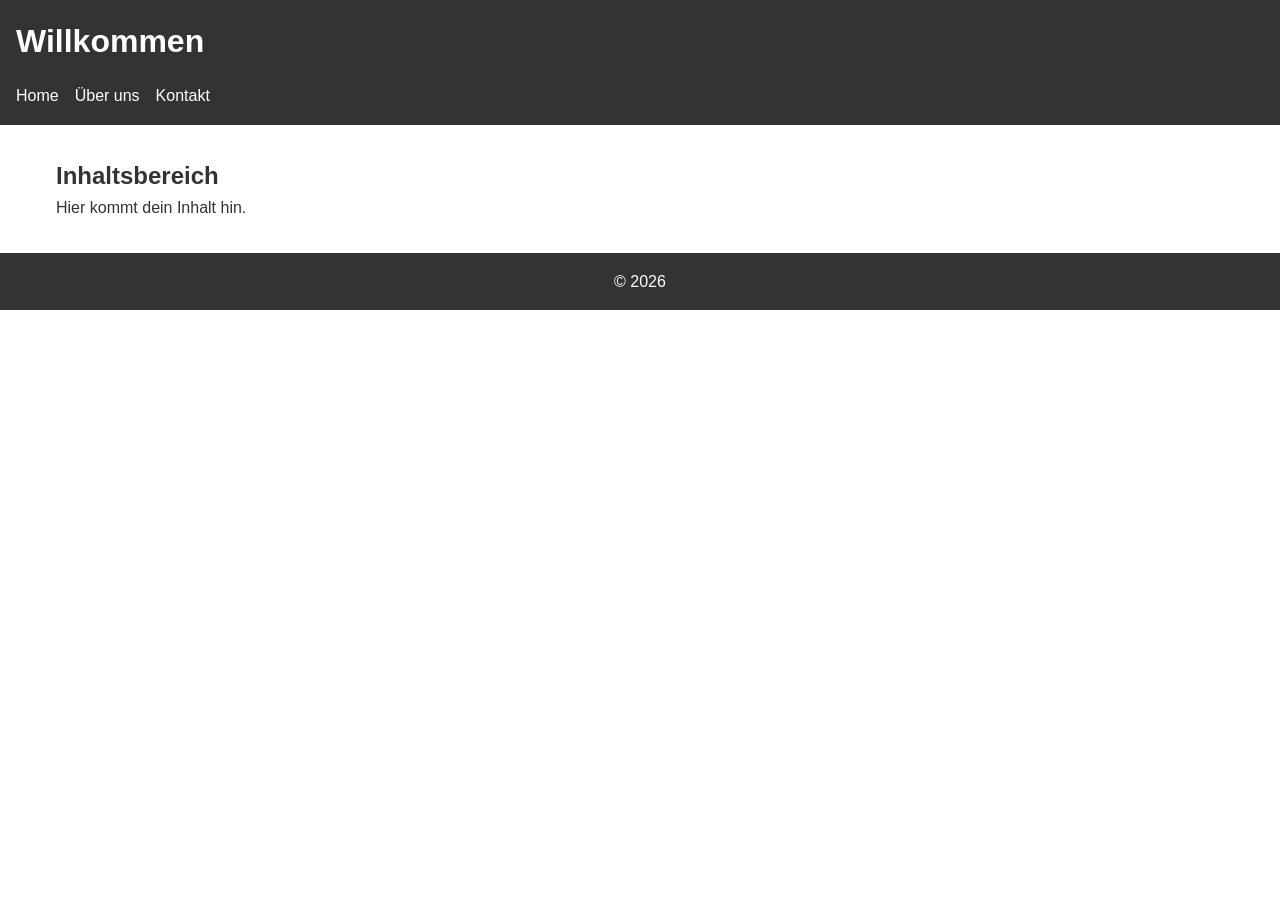
==== index.html @ 149255ee "grundgerüst" ====
<!DOCTYPE html>
<html lang="de">
<head>
    <meta charset="UTF-8">
    <meta name="viewport" content="width=device-width, initial-scale=1.0">
    <title>SySoEn</title>
    <link rel="stylesheet" href="css/style.css">
</head>
<body>
    <header>
        <h1>Willkommen</h1>
        <nav>
            <ul>
                <li><a href="index.html">Home</a></li>
                <li><a href="pages/page1.html">Über uns</a></li>
                <li><a href="pages/page2.html">Kontakt</a></li>
            </ul>
        </nav>
    </header>

    <main>
        <section>
            <h2>Inhaltsbereich</h2>
            <p>Hier kommt dein Inhalt hin.</p>
        </section>
    </main>

    <footer>
        <p>&copy; 2026</p>
    </footer>

    <script src="js/script.js"></script>
</body>
</html>
---- css/style.css ----
/* Globale Stile */
* {
    margin: 0;
    padding: 0;
    box-sizing: border-box;
}

body {
    font-family: Inter, sans-serif;
    line-height: 1.6;
    color: #333;
}

/* Header Stile */
header {
    background-color: #333;
    color: #fff;
    padding: 1rem;
}

header h1 {
    margin-bottom: 1rem;
}

nav ul {
    list-style: none;
    display: flex;
    gap: 1rem;
}

nav a {
    color: #fff;
    text-decoration: none;
}

nav a:hover {
    text-decoration: underline;
}

/* Main Stile */
main {
    max-width: 1200px;
    margin: 2rem auto;
    padding: 0 1rem;
}

section {
    margin-bottom: 2rem;
}

/* Footer Stile */
footer {
    background-color: #333;
    color: #fff;
    text-align: center;
    padding: 1rem;
    margin-top: 2rem;
}
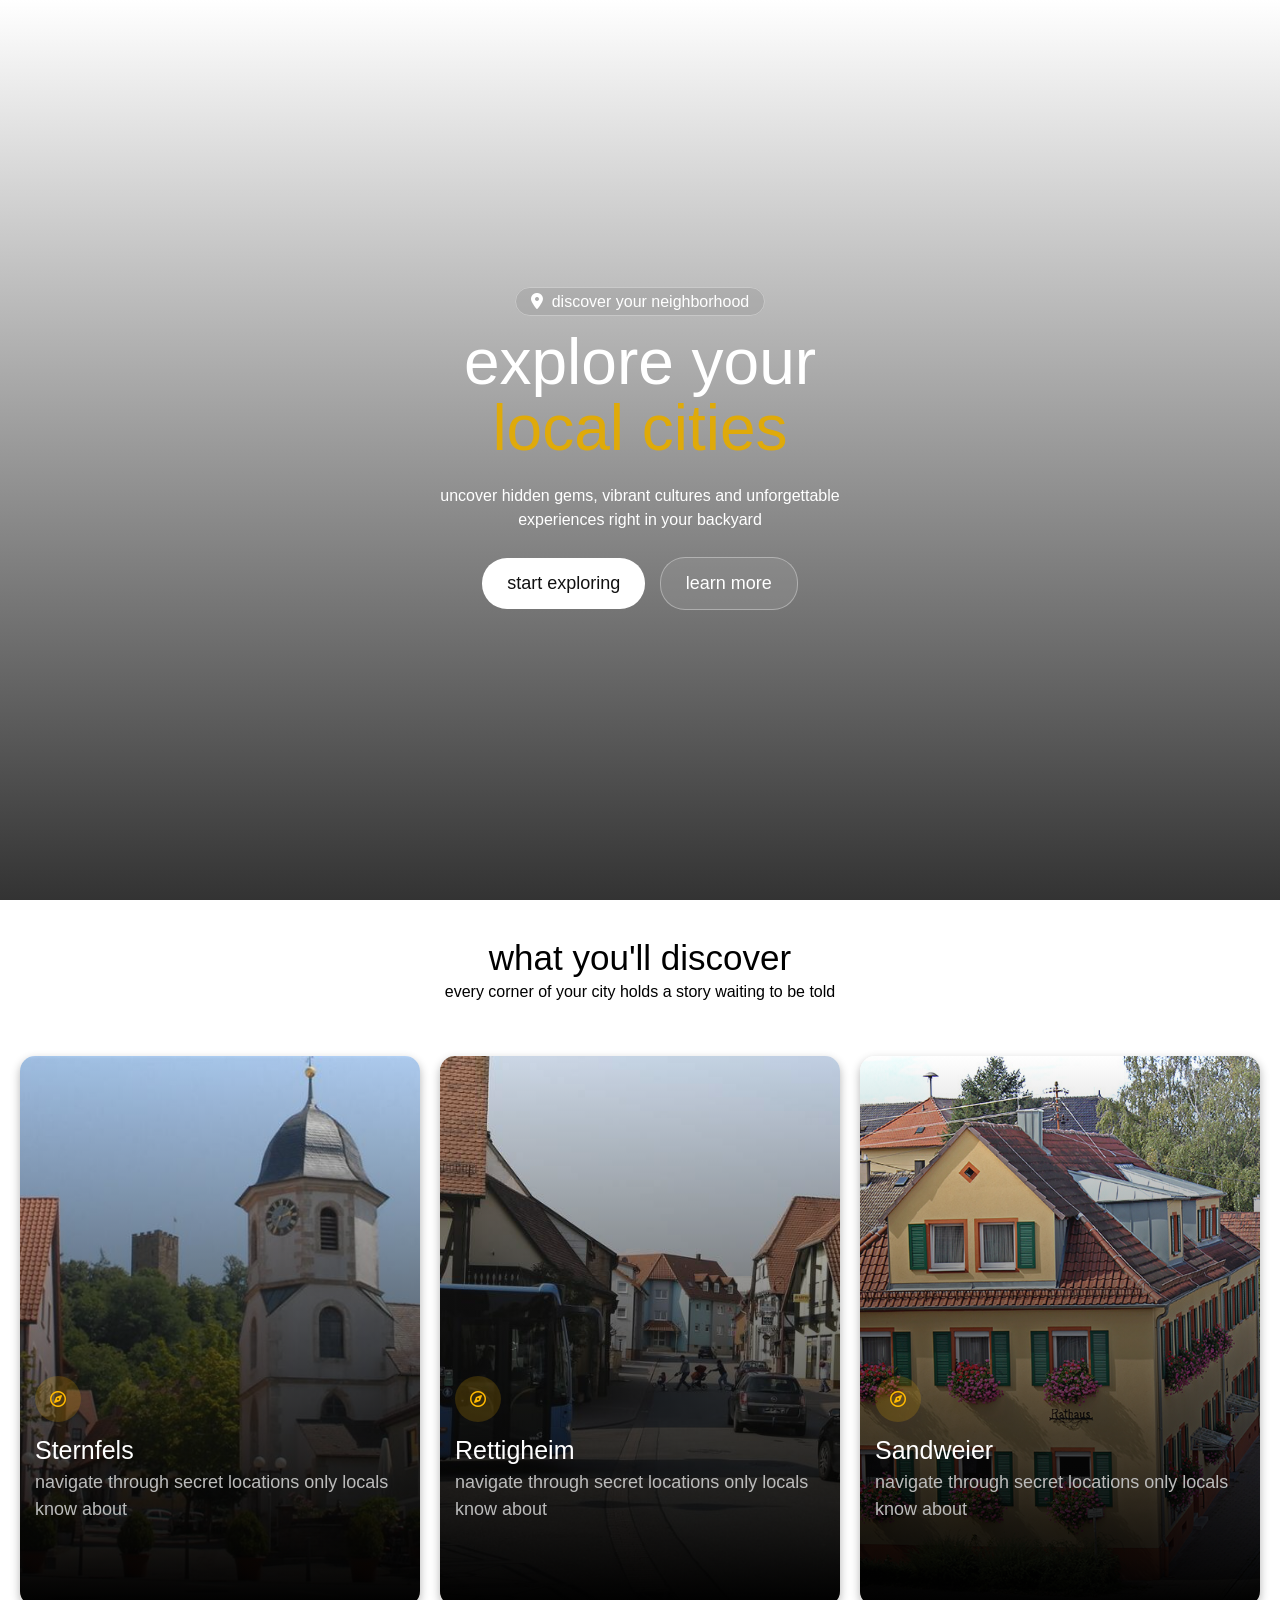
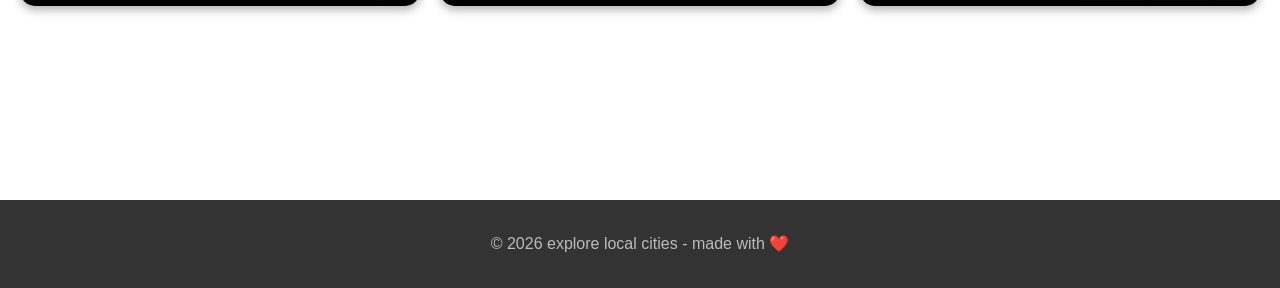
==== commit 94f578b8: "first landing page design" ====
--- a/index.html
+++ b/index.html
@@ -1,34 +1,80 @@
 <!DOCTYPE html>
 <html lang="de">
 <head>
+    <!-- fontawesome icons -->
+    <link rel="stylesheet" href="https://cdnjs.cloudflare.com/ajax/libs/font-awesome/6.5.1/css/all.min.css">
+
+
     <meta charset="UTF-8">
     <meta name="viewport" content="width=device-width, initial-scale=1.0">
-    <title>SySoEn</title>
+    <title>Explore Local Cities</title>
     <link rel="stylesheet" href="css/style.css">
 </head>
 <body>
-    <header>
-        <h1>Willkommen</h1>
-        <nav>
-            <ul>
-                <li><a href="index.html">Home</a></li>
-                <li><a href="pages/page1.html">Über uns</a></li>
-                <li><a href="pages/page2.html">Kontakt</a></li>
-            </ul>
-        </nav>
-    </header>
+    <main>
+        <section class="hero">
+            <div class="hero-text">
+                <span class="hero-sign">
+                    <i class="fa-solid fa-location-dot"></i>
+                    <i class="fa-solid fa-dummy"></i>
+                    discover your neighborhood
+                </span>
+                <h1 class="hero-h1">explore your</h1>
+                <h1 class="hero-h2">local cities</h1>
+                <p class="hero-p1">uncover hidden gems, vibrant cultures and unforgettable <br> 
+                    experiences right in your backyard
+                </p>
+                <span>
+                    <button id="startBtn" class="hero-btn1">start exploring</button>
+                    <button id="learnBtn" class="hero-btn2">learn more</button>
+                </span>
+            </div>
+        </section>
 
-    <main>
-        <section>
-            <h2>Inhaltsbereich</h2>
-            <p>Hier kommt dein Inhalt hin.</p>
+        <section class="orte-bereich">
+            <h2>what you'll discover</h2>
+            <p>every corner of your city holds a story waiting to be told</p>
+            
+            <div class="karten-scroller">
+                
+                <a href="pages/page1.html" class="karte">
+                    <div class="karte-bild" style="background-image: linear-gradient(rgba(255, 255, 255, 0.073), rgba(0,0,0,1)), url('img/sternfels.png');">
+                        <i class="fa-regular fa-compass karte-icon"></i>
+                        <div class="karte-content">
+                            <h3>Sternfels</h3>
+                            <p>navigate through secret locations only locals know about</p>
+                        </div>
+                    </div>
+
+                </a>
+
+                <a href="pages/page2.html" class="karte">
+                    <div class="karte-bild" style="background-image: linear-gradient(rgba(255, 255, 255, 0.073), rgba(0,0,0,1)), url('img/rettigheim.png');">
+                        <i class="fa-regular fa-compass karte-icon"></i>
+                        <div class="karte-content">
+                            <h3>Rettigheim</h3>
+                            <p>navigate through secret locations only locals know about</p>
+                        </div>
+                    </div>
+                </a>
+
+                <a href="#" class="karte">
+                    <div class="karte-bild" style="background-image: linear-gradient(rgba(255, 255, 255, 0.073), rgba(0,0,0,1)), url('img/sandweier.png');">
+                        <i class="fa-regular fa-compass karte-icon"></i>
+                        <div class="karte-content">
+                            <h3>Sandweier</h3>
+                            <p>navigate through secret locations only locals know about</p>
+                        </div>
+                    </div>
+                </a>
+
+            </div>
         </section>
     </main>
 
     <footer>
-        <p>&copy; 2026</p>
+        <p>&copy; 2026 explore local cities - made with ❤️</p>
     </footer>
-
-    <script src="js/script.js"></script>
+<script src="js/script.js"></script>
 </body>
-</html>
+</html>
--- a/css/style.css
+++ b/css/style.css
@@ -1,58 +1,181 @@
-/* Globale Stile */
+/* --- GLOBALE CONFIG --- */
+:root {
+    --background: #ffffff;
+    --foreground: #000000;
+    --textcolor: #111;
+    --card-bg: #3d3d3d;
+    --heroh2: #dfaa0a;
+}
+
 * {
     margin: 0;
     padding: 0;
     box-sizing: border-box;
+    font-weight: 100;
 }
 
 body {
-    font-family: Inter, sans-serif;
-    line-height: 1.6;
-    color: #333;
+    font-family: 'Inter', sans-serif;
+    line-height: 1.5;
+    background-color: var(--background);
+    color: var(--foreground);
 }
 
-/* Header Stile */
-header {
-    background-color: #333;
-    color: #fff;
-    padding: 1rem;
+/* --- HERO SECTION (Großes Bild) --- */
+.hero {
+    height: 100vh; /* 60% der Bildschirmhöhe */
+    /* Du musst ein Bild in deinen img Ordner legen! */
+    background-image: linear-gradient(rgba(255,255,255,0.2), rgba(0,0,0,0.8)), url('https://images.unsplash.com/photo-1723479812089-9f74276cf29d?crop=entropy&cs=tinysrgb&fit=max&fm=jpg&ixid=M3w3Nzg4Nzd8MHwxfHNlYXJjaHwxfHxjaXR5JTIwc3RyZWV0cyUyMGFyY2hpdGVjdHVyZXxlbnwxfHx8fDE3Njk0NDMwNTl8MA&ixlib=rb-4.1.0&q=80&w=1080&utm_source=figma&utm_medium=referral');
+    background-size: cover;
+    background-position: center;
+    display: flex;
+    align-items: center;
+    justify-content: center;
+    text-align: center;
+    /* prevent select */
+    -webkit-user-select: none; /* Safari */
+    -ms-user-select: none; /* IE 10 and IE 11 */
+    user-select: none; /* Standard syntax */
 }
 
-header h1 {
-    margin-bottom: 1rem;
+.hero-sign{
+    font-size: 16px;
+    border: #111;
+    padding: 5px 15px 5px 15px;
+    color: #fff;
+    background-color: rgb(150,150,150,0.4);
+    border-style: solid;
+    border-width: 1px;
+    border-color: rgba(255, 255, 255, 0.341);
+    border-radius: 15px;
 }
 
-nav ul {
-    list-style: none;
-    display: flex;
-    gap: 1rem;
+.hero-btn1{
+    margin: 25px 5px 0px 0px;
+    font-size: 18px;
+    padding: 15px 25px 15px 25px;
+    color: #111;
+    background-color: #fff;
+    border-width: 1px;
+    border: none;
+    border-color: #fff;
+    border-radius: 25px;
+}
+.hero-btn1:hover{
+    size: 10;
 }
 
-nav a {
+.hero-btn2{
+    margin: 25px 0px 0px 5px;
+    font-size: 18px;
+    border: #111;
+    padding: 15px 25px 15px 25px;
     color: #fff;
-    text-decoration: none;
+    background-color: rgb(150,150,150,0.4);
+    border-style: solid;
+    border-width: 1px;
+    border-color: rgba(255, 255, 255, 0.341);
+    border-radius: 25px;
 }
 
-nav a:hover {
-    text-decoration: underline;
+.hero-p1 {
+    color: #fff;
 }
 
-/* Main Stile */
-main {
-    max-width: 1200px;
-    margin: 2rem auto;
-    padding: 0 1rem;
+.hero-h1 {
+    color: #fff;
+    margin-bottom: -30px;
+    font-size: 4rem;
 }
 
-section {
+.hero-h2 {
+    color: var(--heroh2);
+    font-size: 4rem;
+    margin-bottom: 0.5rem;
+}
+
+/* --- SWIPE KARTEN --- */
+.orte-bereich{
+    height: 100vh; /* 60% der Bildschirmhöhe */
+}
+
+.orte-bereich h2 {
+    padding-top: 2rem;    
+    text-align: center;
+    font-size: 35px;
+    margin-bottom: -5px;
+}
+.orte-bereich p{
+    text-align: center;
     margin-bottom: 2rem;
 }
 
-/* Footer Stile */
+.karten-scroller {
+    display: flex;
+    overflow-x: auto; 
+    gap: 20px;
+    padding: 20px;
+    scroll-snap-type: x mandatory; 
+    
+    /* NEU: Zentriert die Karten, wenn sie auf den Schirm passen */
+    justify-content: center; 
+}
+
+.karten-scroller::-webkit-scrollbar { display: none; }
+
+.karte {
+    min-width: 300px; /* Feste Breite */
+    height: 550px;
+    background-color: transparent;
+    border-radius: 15px;
+    overflow: hidden;
+    text-decoration: none;
+    color: var(--foreground);
+    scroll-snap-align: center; /* Hier rastet es ein */
+    transition: transform 0.3s;
+    box-shadow: 0 4px 10px rgba(0,0,0,0.3);
+}
+
+.karte:hover {
+    transform: scale(1.05); /* Zoom beim Drüberfahren */
+}
+
+.karte-bild {
+    height: 100%;
+    background-size: cover;
+    background-position: center;
+    background-color: #555; /* Fallback Farbe */
+}
+
+.karte-icon{
+    margin-top: 80%;
+    margin-left: 15px;
+    padding: 15px;
+    border: none;
+    color: rgba(255, 185, 0);
+    background-color: rgba(255, 187, 0, 0.174);
+    border-radius: 100px;
+}
+
+.karte-content{
+    margin-top: 10px;
+    color: #fff;
+    padding-left: 15px;
+    padding-right: 15px;
+}
+.karte-content h3{
+    font-size: 25px;
+}
+.karte-content p{
+    font-size: 18px;
+    text-align: left;
+    color: #bbb;
+
+}
+/* --- FOOTER --- */
 footer {
-    background-color: #333;
-    color: #fff;
+    background-color: rgba(0,0,0,0.8);
+    color: #bbb;
     text-align: center;
-    padding: 1rem;
-    margin-top: 2rem;
-}
+    padding: 2rem;
+}
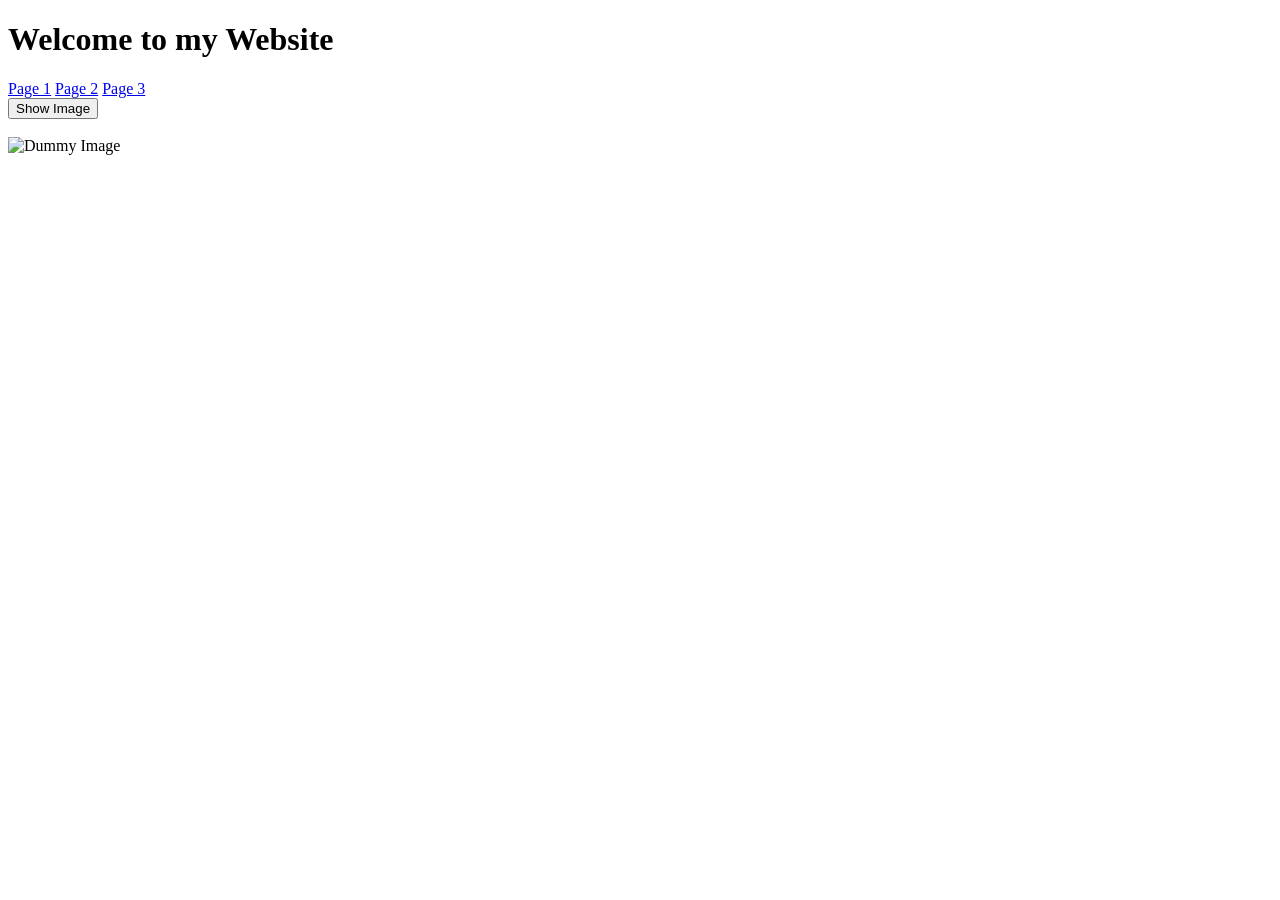
==== commit 4df57820: "Chat_Ergebnis" ====
--- a/index.html
+++ b/index.html
@@ -1,80 +1,25 @@
 <!DOCTYPE html>
-<html lang="de">
+<html lang="en">
 <head>
-    <!-- fontawesome icons -->
-    <link rel="stylesheet" href="https://cdnjs.cloudflare.com/ajax/libs/font-awesome/6.5.1/css/all.min.css">
-
-
     <meta charset="UTF-8">
-    <meta name="viewport" content="width=device-width, initial-scale=1.0">
-    <title>Explore Local Cities</title>
-    <link rel="stylesheet" href="css/style.css">
+    <title>Home</title>
+    <link rel="stylesheet" href="style.css">
 </head>
 <body>
-    <main>
-        <section class="hero">
-            <div class="hero-text">
-                <span class="hero-sign">
-                    <i class="fa-solid fa-location-dot"></i>
-                    <i class="fa-solid fa-dummy"></i>
-                    discover your neighborhood
-                </span>
-                <h1 class="hero-h1">explore your</h1>
-                <h1 class="hero-h2">local cities</h1>
-                <p class="hero-p1">uncover hidden gems, vibrant cultures and unforgettable <br> 
-                    experiences right in your backyard
-                </p>
-                <span>
-                    <button id="startBtn" class="hero-btn1">start exploring</button>
-                    <button id="learnBtn" class="hero-btn2">learn more</button>
-                </span>
-            </div>
-        </section>
 
-        <section class="orte-bereich">
-            <h2>what you'll discover</h2>
-            <p>every corner of your city holds a story waiting to be told</p>
-            
-            <div class="karten-scroller">
-                
-                <a href="pages/page1.html" class="karte">
-                    <div class="karte-bild" style="background-image: linear-gradient(rgba(255, 255, 255, 0.073), rgba(0,0,0,1)), url('img/sternfels.png');">
-                        <i class="fa-regular fa-compass karte-icon"></i>
-                        <div class="karte-content">
-                            <h3>Sternfels</h3>
-                            <p>navigate through secret locations only locals know about</p>
-                        </div>
-                    </div>
+    <h1>Welcome to my Website</h1>
 
-                </a>
+    <nav>
+        <a href="page1.html">Page 1</a>
+        <a href="page2.html">Page 2</a>
+        <a href="page3.html">Page 3</a>
+    </nav>
 
-                <a href="pages/page2.html" class="karte">
-                    <div class="karte-bild" style="background-image: linear-gradient(rgba(255, 255, 255, 0.073), rgba(0,0,0,1)), url('img/rettigheim.png');">
-                        <i class="fa-regular fa-compass karte-icon"></i>
-                        <div class="karte-content">
-                            <h3>Rettigheim</h3>
-                            <p>navigate through secret locations only locals know about</p>
-                        </div>
-                    </div>
-                </a>
+    <button onclick="showImage()">Show Image</button>
 
-                <a href="#" class="karte">
-                    <div class="karte-bild" style="background-image: linear-gradient(rgba(255, 255, 255, 0.073), rgba(0,0,0,1)), url('img/sandweier.png');">
-                        <i class="fa-regular fa-compass karte-icon"></i>
-                        <div class="karte-content">
-                            <h3>Sandweier</h3>
-                            <p>navigate through secret locations only locals know about</p>
-                        </div>
-                    </div>
-                </a>
+    <br><br>
+    <img id="myImage" src="image.jpg" alt="Dummy Image">
 
-            </div>
-        </section>
-    </main>
-
-    <footer>
-        <p>&copy; 2026 explore local cities - made with ❤️</p>
-    </footer>
-<script src="js/script.js"></script>
+    <script src="script.js"></script>
 </body>
-</html>+</html>
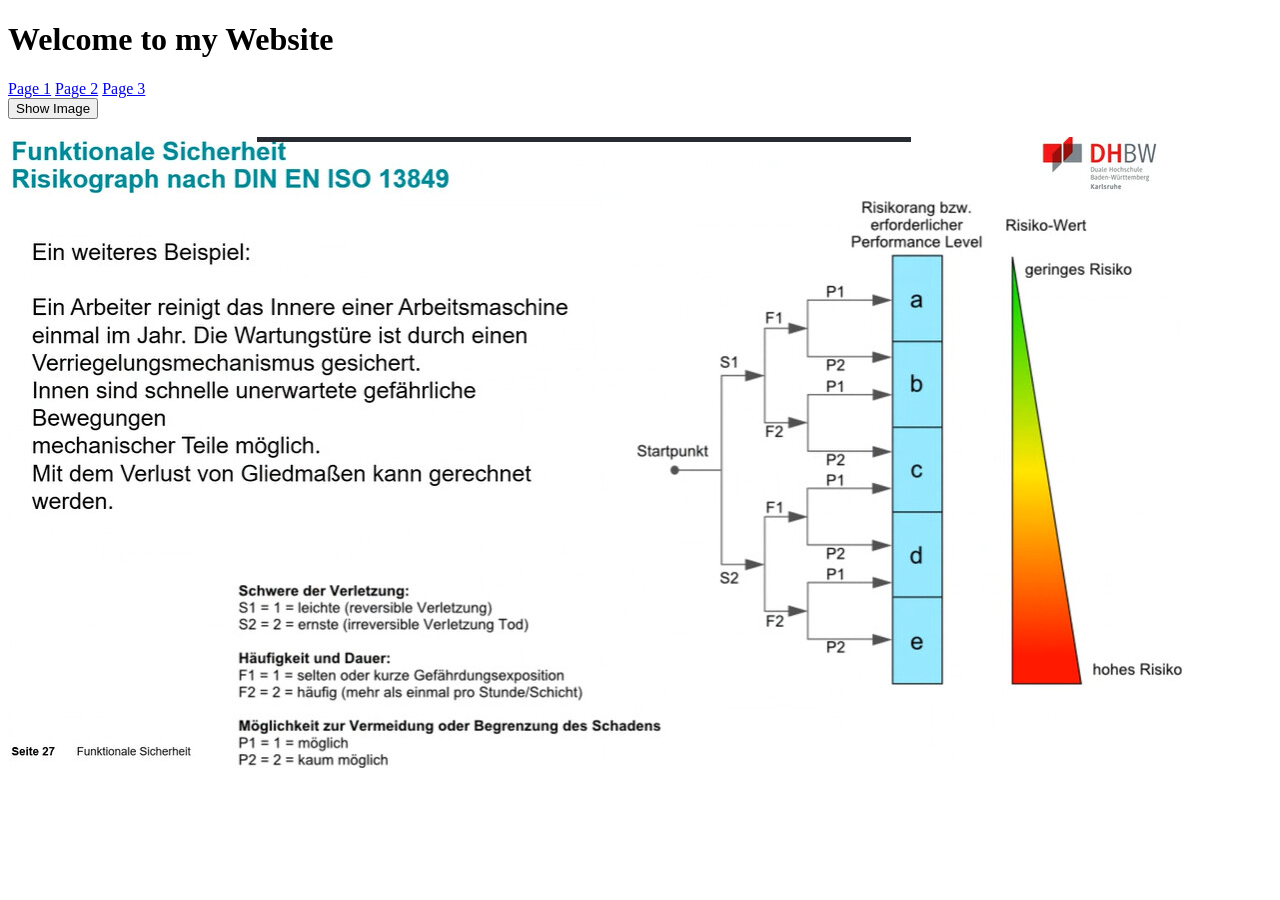
==== commit f1e3d3df: "Right Pages" ====
--- a/index.html
+++ b/index.html
@@ -10,9 +10,9 @@
     <h1>Welcome to my Website</h1>
 
     <nav>
-        <a href="page1.html">Page 1</a>
-        <a href="page2.html">Page 2</a>
-        <a href="page3.html">Page 3</a>
+        <a href="pages/page1.html">Page 1</a>
+        <a href="pages/page2.html">Page 2</a>
+        <a href="pages/page3.html">Page 3</a>
     </nav>
 
     <button onclick="showImage()">Show Image</button>
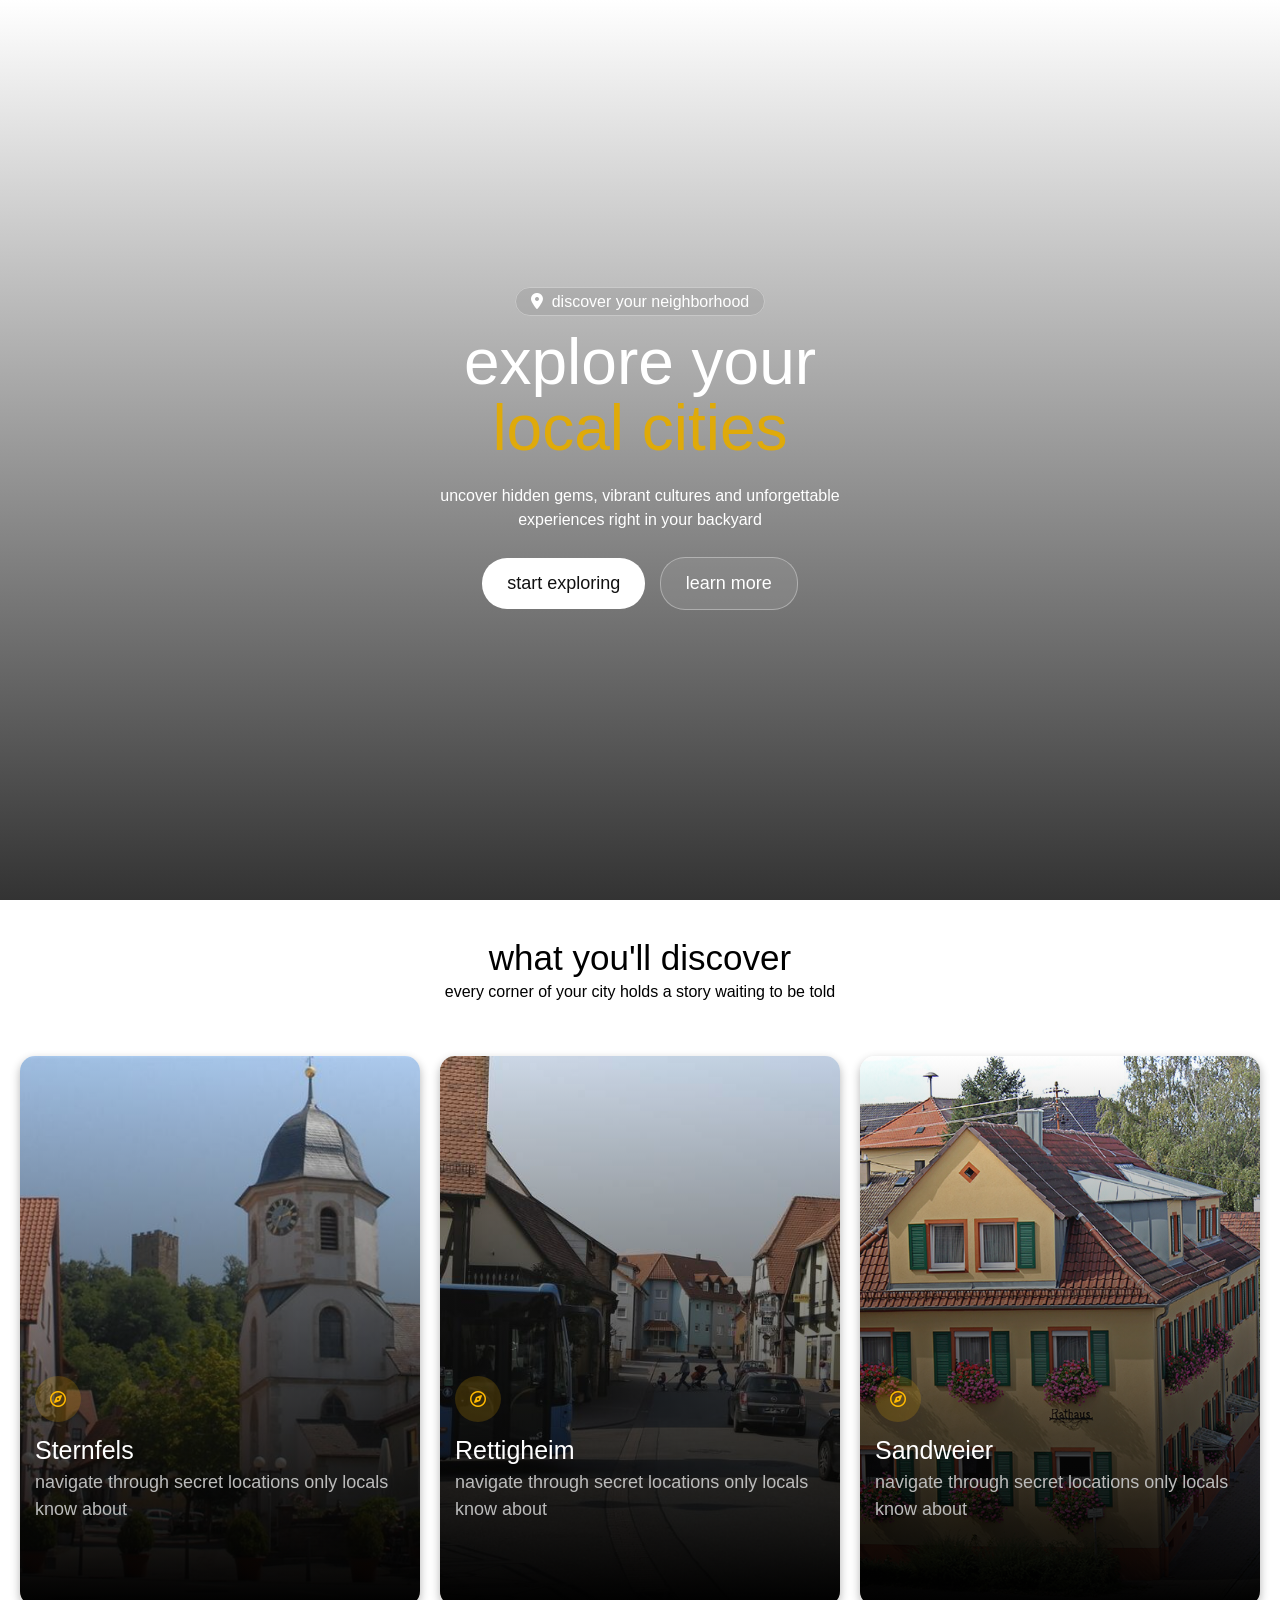
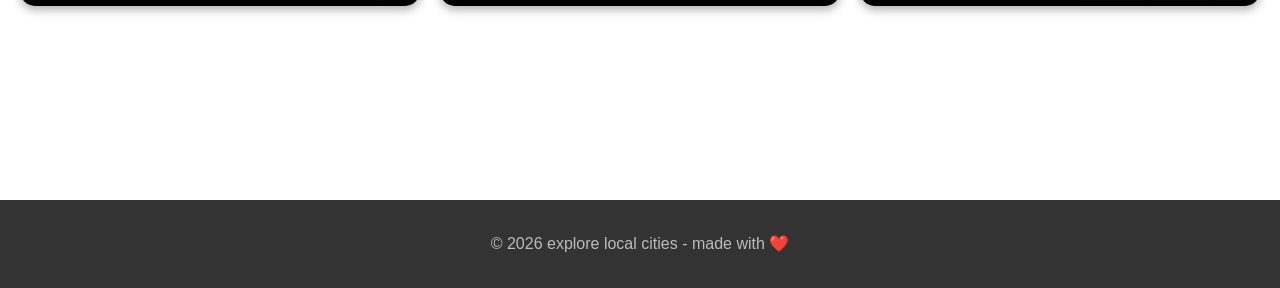
==== commit 4cd12b03: "final commit" ====
--- a/index.html
+++ b/index.html
@@ -1,25 +1,80 @@
 <!DOCTYPE html>
-<html lang="en">
+<html lang="de">
 <head>
+    <!-- fontawesome icons -->
+    <link rel="stylesheet" href="https://cdnjs.cloudflare.com/ajax/libs/font-awesome/6.5.1/css/all.min.css">
+
+
     <meta charset="UTF-8">
-    <title>Home</title>
-    <link rel="stylesheet" href="style.css">
+    <meta name="viewport" content="width=device-width, initial-scale=1.0">
+    <title>Explore Local Cities</title>
+    <link rel="stylesheet" href="css/style.css">
 </head>
 <body>
+    <main>
+        <section class="hero">
+            <div class="hero-text">
+                <span class="hero-sign" onclick="alert('test')">
+                    <i class="fa-solid fa-location-dot"></i>
+                    <i class="fa-solid fa-dummy"></i>
+                    discover your neighborhood
+                </span>
+                <h1 class="hero-h1">explore your</h1>
+                <h1 class="hero-h2">local cities</h1>
+                <p class="hero-p1">uncover hidden gems, vibrant cultures and unforgettable <br> 
+                    experiences right in your backyard
+                </p>
+                <span>
+                    <button id="startBtn" class="hero-btn1">start exploring</button>
+                    <button id="learnBtn" class="hero-btn2">learn more</button>
+                </span>
+            </div>
+        </section>
 
-    <h1>Welcome to my Website</h1>
+        <section class="orte-bereich">
+            <h2>what you'll discover</h2>
+            <p>every corner of your city holds a story waiting to be told</p>
+            
+            <div class="karten-scroller">
+                
+                <a href="pages/page1.html" class="karte">
+                    <div class="karte-bild" style="background-image: linear-gradient(rgba(255, 255, 255, 0.073), rgba(0,0,0,1)), url('img/sternfels.png');">
+                        <i class="fa-regular fa-compass karte-icon"></i>
+                        <div class="karte-content">
+                            <h3>Sternfels</h3>
+                            <p>navigate through secret locations only locals know about</p>
+                        </div>
+                    </div>
 
-    <nav>
-        <a href="pages/page1.html">Page 1</a>
-        <a href="pages/page2.html">Page 2</a>
-        <a href="pages/page3.html">Page 3</a>
-    </nav>
+                </a>
 
-    <button onclick="showImage()">Show Image</button>
+                <a href="pages/page2.html" class="karte">
+                    <div class="karte-bild" style="background-image: linear-gradient(rgba(255, 255, 255, 0.073), rgba(0,0,0,1)), url('img/rettigheim.png');">
+                        <i class="fa-regular fa-compass karte-icon"></i>
+                        <div class="karte-content">
+                            <h3>Rettigheim</h3>
+                            <p>navigate through secret locations only locals know about</p>
+                        </div>
+                    </div>
+                </a>
 
-    <br><br>
-    <img id="myImage" src="image.jpg" alt="Dummy Image">
+                <a href="#" class="karte">
+                    <div class="karte-bild" style="background-image: linear-gradient(rgba(255, 255, 255, 0.073), rgba(0,0,0,1)), url('img/sandweier.png');">
+                        <i class="fa-regular fa-compass karte-icon"></i>
+                        <div class="karte-content">
+                            <h3>Sandweier</h3>
+                            <p>navigate through secret locations only locals know about</p>
+                        </div>
+                    </div>
+                </a>
 
-    <script src="script.js"></script>
+            </div>
+        </section>
+    </main>
+
+    <footer>
+        <p>&copy; 2026 explore local cities - made with ❤️</p>
+    </footer>
+<script src="js/script.js"></script>
 </body>
-</html>
+</html>
--- a/css/style.css
+++ b/css/style.css
@@ -0,0 +1,183 @@
+/* --- GLOBALE CONFIG --- */
+:root {
+    --background: #ffffff;
+    --foreground: #000000;
+    --textcolor: #111;
+    --card-bg: #3d3d3d;
+    --heroh2: #dfaa0a;
+}
+
+* {
+    margin: 0;
+    padding: 0;
+    box-sizing: border-box;
+    font-weight: 100;
+}
+
+body {
+    font-family: 'Inter', sans-serif;
+    line-height: 1.5;
+    background-color: var(--background);
+    color: var(--foreground);
+}
+
+/* --- HERO SECTION (Großes Bild) --- */
+.hero {
+    height: 100vh; /* 60% der Bildschirmhöhe */
+    /* Du musst ein Bild in deinen img Ordner legen! */
+    background-image: linear-gradient(rgba(255,255,255,0.2), rgba(0,0,0,0.8)), url('https://images.unsplash.com/photo-1723479812089-9f74276cf29d?crop=entropy&cs=tinysrgb&fit=max&fm=jpg&ixid=M3w3Nzg4Nzd8MHwxfHNlYXJjaHwxfHxjaXR5JTIwc3RyZWV0cyUyMGFyY2hpdGVjdHVyZXxlbnwxfHx8fDE3Njk0NDMwNTl8MA&ixlib=rb-4.1.0&q=80&w=1080&utm_source=figma&utm_medium=referral');
+    background-size: cover;
+    background-position: center;
+    display: flex;
+    align-items: center;
+    justify-content: center;
+    text-align: center;
+    /* prevent select */
+    -webkit-user-select: none; /* Safari */
+    -ms-user-select: none; /* IE 10 and IE 11 */
+    user-select: none; /* Standard syntax */
+}
+
+.hero-sign{
+    font-size: 16px;
+    border: #111;
+    padding: 5px 15px 5px 15px;
+    color: #fff;
+    background-color: rgb(150,150,150,0.4);
+    border-style: solid;
+    border-width: 1px;
+    border-color: rgba(255, 255, 255, 0.341);
+    border-radius: 15px;
+}
+
+.hero-btn1{
+    margin: 25px 5px 0px 0px;
+    font-size: 18px;
+    padding: 15px 25px 15px 25px;
+    color: #111;
+    background-color: #fff;
+    border-width: 1px;
+    border: none;
+    border-color: #fff;
+    border-radius: 25px;
+}
+.hero-btn1:hover{
+    size: 10;
+}
+
+.hero-btn2{
+    margin: 25px 0px 0px 5px;
+    font-size: 18px;
+    border: #111;
+    padding: 15px 25px 15px 25px;
+    color: #fff;
+    background-color: rgb(150,150,150,0.4);
+    border-style: solid;
+    border-width: 1px;
+    border-color: rgba(255, 255, 255, 0.341);
+    border-radius: 25px;
+}
+
+.hero-p1 {
+    color: #fff;
+}
+
+/* HERO h1 ist erste Überschrift "explore your"*/
+.hero-h1 {
+    color: #fff;
+    margin-bottom: -30px;
+    font-size: 4rem;
+}
+
+/* HERO h1 ist zweite Überschrift "local cities"*/
+.hero-h2 {
+    color: var(--heroh2);
+    font-size: 4rem;
+    margin-bottom: 0.5rem;
+}
+
+/* --- SWIPE KARTEN --- */
+.orte-bereich{
+    height: 100vh; /* 60% der Bildschirmhöhe */
+}
+
+.orte-bereich h2 {
+    padding-top: 2rem;    
+    text-align: center;
+    font-size: 35px;
+    margin-bottom: -5px;
+}
+.orte-bereich p{
+    text-align: center;
+    margin-bottom: 2rem;
+}
+
+.karten-scroller {
+    display: flex;
+    overflow-x: auto; 
+    gap: 20px;
+    padding: 20px;
+    scroll-snap-type: x mandatory; 
+    
+    /* NEU: Zentriert die Karten, wenn sie auf den Schirm passen */
+    justify-content: center; 
+}
+
+.karten-scroller::-webkit-scrollbar { display: none; }
+
+.karte {
+    min-width: 300px; /* Feste Breite */
+    height: 550px;
+    background-color: transparent;
+    border-radius: 15px;
+    overflow: hidden;
+    text-decoration: none;
+    color: var(--foreground);
+    scroll-snap-align: center; /* Hier rastet es ein */
+    transition: transform 0.3s;
+    box-shadow: 0 4px 10px rgba(0,0,0,0.3);
+}
+
+.karte:hover {
+    transform: scale(1.05); /* Zoom beim Drüberfahren */
+}
+
+.karte-bild {
+    height: 100%;
+    background-size: cover;
+    background-position: center;
+    background-color: #555; /* Fallback Farbe */
+}
+
+.karte-icon{
+    margin-top: 80%;
+    margin-left: 15px;
+    padding: 15px;
+    border: none;
+    color: rgba(255, 185, 0);
+    background-color: rgba(255, 187, 0, 0.174);
+    border-radius: 100px;
+}
+
+.karte-content{
+    margin-top: 10px;
+    color: #fff;
+    padding-left: 15px;
+    padding-right: 15px;
+}
+.karte-content h3{
+    font-size: 25px;
+}
+.karte-content p{
+    font-size: 18px;
+    text-align: left;
+    color: #bbb;
+
+}
+/* --- FOOTER --- */
+footer {
+    background-color: rgba(0,0,0,0.8);
+    color: #bbb;
+    text-align: center;
+    padding: 2rem;
+}
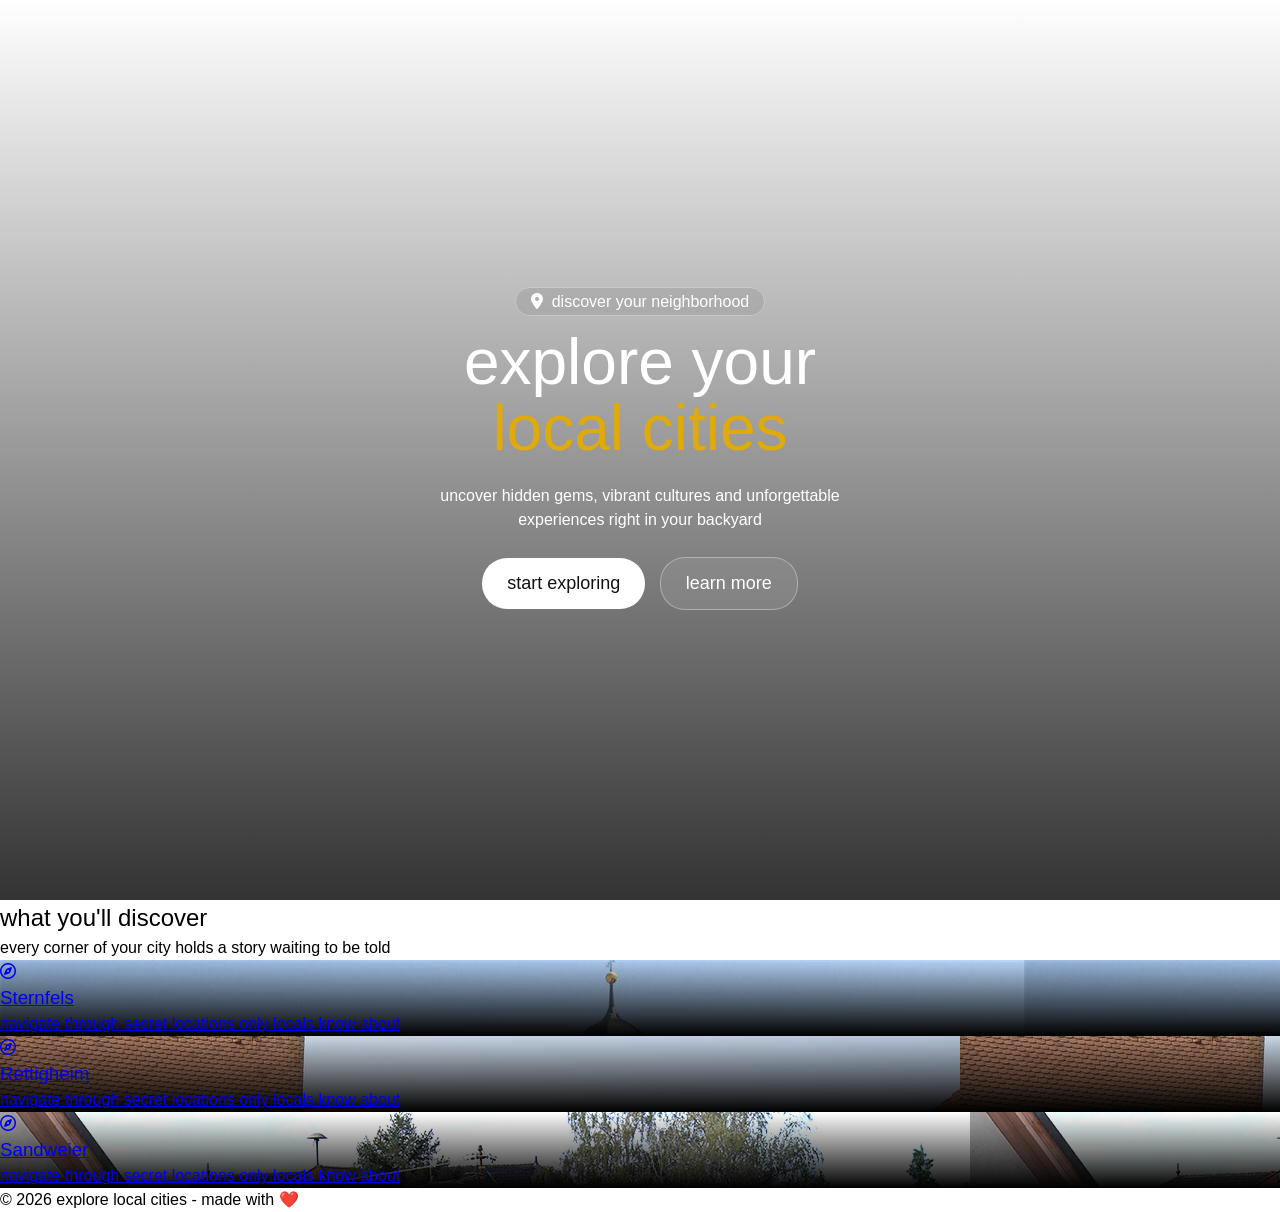
==== commit f88237a7: "Merge remote-tracking branch 'origin/3-3-create-subpage2'" ====
--- a/index.html
+++ b/index.html
@@ -1,5 +1,5 @@
 <!DOCTYPE html>
-<html lang="de">
+<html lang="en">
 <head>
     <!-- fontawesome icons -->
     <link rel="stylesheet" href="https://cdnjs.cloudflare.com/ajax/libs/font-awesome/6.5.1/css/all.min.css">
--- a/css/style.css
+++ b/css/style.css
@@ -96,6 +96,76 @@
     margin-bottom: 0.5rem;
 }
 
+.menu-point:hover {
+    font-weight: bold;
+}
+
+.active {
+    font-weight: bold;
+    text-decoration: underline;
+}
+
+/* ================= WAPPEN ================= */
+.wappen {
+    position: absolute;
+    right: 1.5%;
+    top: 3%;
+}
+
+/* ================= STERNENFELS HEADER ================= */
+.S_Header {
+    background-image: 
+        linear-gradient(to top, #fff 0%, rgba(51, 51, 51, 0) 100%),    
+        url('https://www.sternle-am-schlossbergturm.de/images/Luftbild-Natur-Sonne-Wolken-Sternenfels-Turm-Luftaufnahme-2000x1200.jpeg');
+    background-size: cover;
+    background-position: center;
+    background-repeat: no-repeat;
+    color: white;
+}
+
+.S_Header h1 {
+    color: #dfaa0a;
+}
+
+/* ================= RETTIGHEIM HEADER ================= */
+.R_Header {
+    background-image: 
+        linear-gradient(to top, #fff 0%, rgba(51, 51, 51, 0) 100%),    
+        url('https://www.muehlhausen-kraichgau.de/fileadmin/Dateien/Bilder/Contentseite_1842x589px/18.jpg');
+    background-size: cover;
+    background-position: center;
+    background-repeat: no-repeat;
+    color: white;
+
+    height: 280px;              /* ← Höhe des Headers */
+    display: flex;              /* sorgt für zentrierten Inhalt */
+    flex-direction: column;
+    justify-content: center;    /* Text vertikal zentrieren */
+}
+
+.R_Header h1 {
+    color: #2e8b57;
+    font-size: 3rem;
+}
+
+/* ================= BUTTON ZURÜCK ================= */
+.back_button {
+    display: inline-block;
+    background: linear-gradient(135deg, #4b4e55, #252626);
+    color: white;
+    font-size: 15px;
+    font-weight: bold;
+    border-radius: 8px;
+    width: 50px;
+    height: 20px;
+    line-height: 16px;
+    text-align: center;
+    box-shadow: 0 4px 12px rgba(0,0,0,0.15);
+    transition: all 0.25s ease;
+}
+
+.back_button:hover {
+    transform: translateY(-2px);
 /* --- SWIPE KARTEN --- */
 .orte-bereich{
     height: 100vh; /* 60% der Bildschirmhöhe */
@@ -107,11 +177,96 @@
     font-size: 35px;
     margin-bottom: -5px;
 }
+
+/* ================= INFO PAGE ================= */
+.info-page {
+    max-width: 1400px;
+    margin: 40px auto;
+    padding: 0 20px;
+}
+
+.info-page section {
+    margin-bottom: 20px;
+}
+
+.info-page h2 {
+    margin-bottom: 20px;
+    font-size: 28px;
+    color: #2e8b57;
+}
+
+.info-page p {
+    margin-bottom: 20px;
+    font-size: 17px;
+}
+
+.info-img {
+    width: 50%;
+    display: block;
+    margin: 0 auto;
+    border-radius: 15px;
+    box-shadow: 0 6px 18px rgba(0,0,0,0.25);
+    transition: all 0.3s ease;
+}
+
+.info-img:hover {
+    transform: scale(1.02);
 .orte-bereich p{
     text-align: center;
     margin-bottom: 2rem;
 }
 
+/* ================= WETTER & KARTE BEREICH ================= */
+.wrap_horiz {
+    max-width: 1400px;
+    margin: 40px auto;
+    padding: 0 20px;
+    display: flex;
+    gap: 30px;
+    align-items: stretch;
+    justify-content: center;
+    flex-wrap: wrap; /* Für Handy-Ansicht */
+}
+
+.weather-container,
+.map-container {
+    flex: 1 1 500px; /* flexibel, aber Mindestbreite */
+    background: #f5f5f5;
+    border-radius: 15px;
+    box-shadow: 0 6px 18px rgba(0,0,0,0.15);
+    overflow: hidden;
+    padding: 10px;
+}
+
+.weather-frame,
+.map-frame {
+    width: 100%;
+    height: 250px;
+    border: none;
+    border-radius: 10px;
+}
+
+/* Überschriften optional */
+.widget-title {
+    font-size: 18px;
+    font-weight: bold;
+    margin-bottom: 8px;
+    text-align: center;
+    color: #2e8b57;
+}
+
+/* Mobile Anpassung */
+@media (max-width: 768px) {
+    .weather-frame,
+    .map-frame {
+        height: 220px;
+    }
+}
+
+
+/* ================= FOOTER ================= */
+footer {
+    background-color: #333;
 .karten-scroller {
     display: flex;
     overflow-x: auto; 
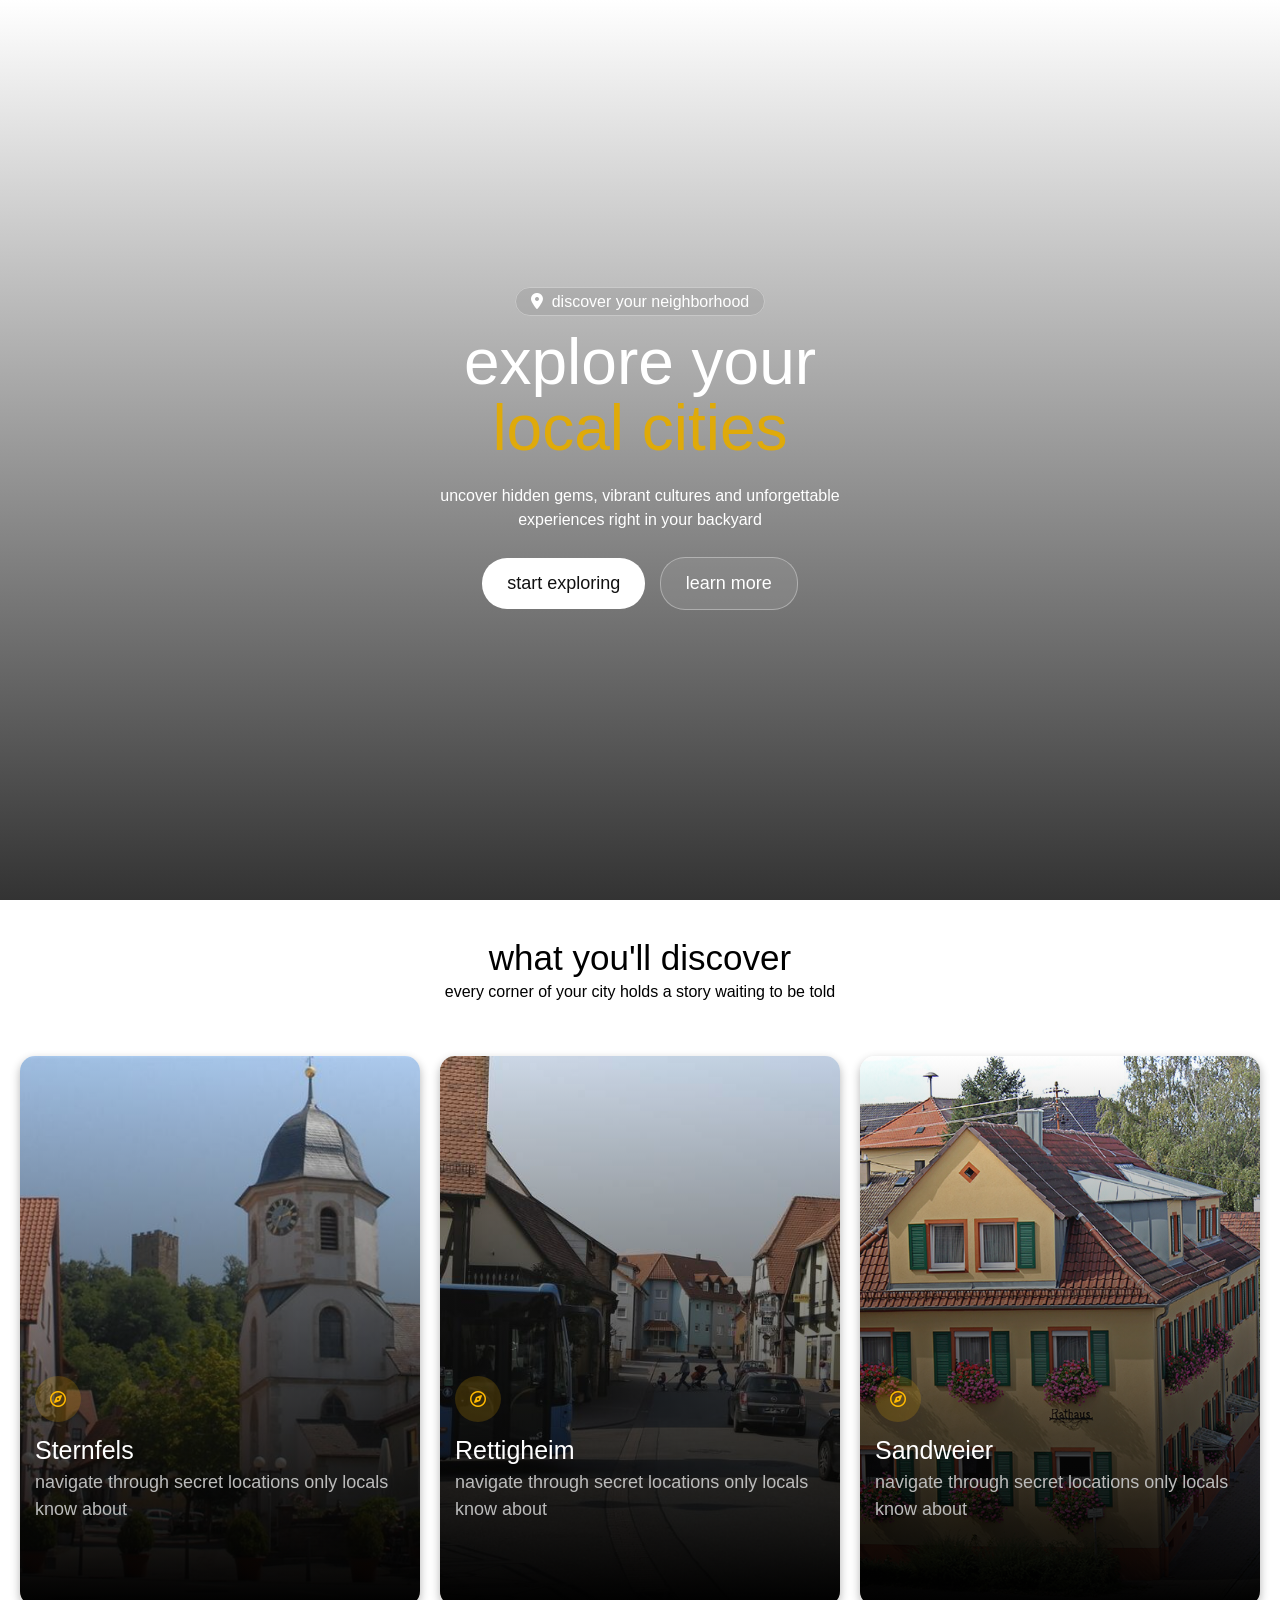
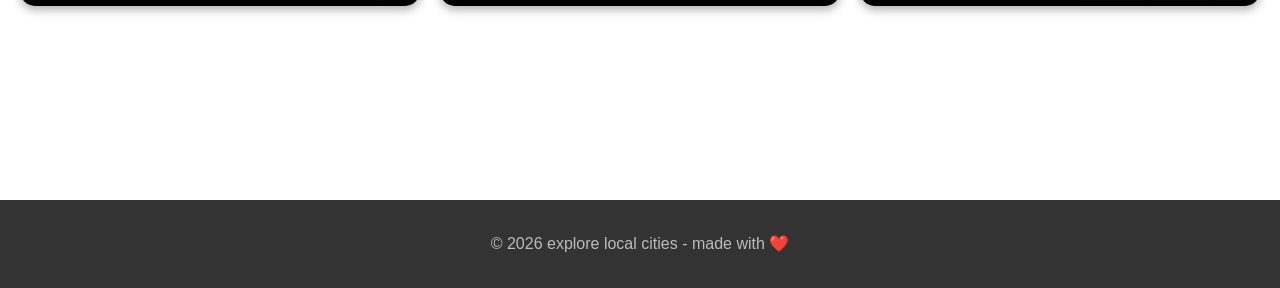
==== commit ac0c9115: "Revert "Merge remote-tracking branch 'origin/3-3-create-subpage2'" This reverts commit f88237a7010ff" ====
--- a/index.html
+++ b/index.html
@@ -1,5 +1,5 @@
 <!DOCTYPE html>
-<html lang="en">
+<html lang="de">
 <head>
     <!-- fontawesome icons -->
     <link rel="stylesheet" href="https://cdnjs.cloudflare.com/ajax/libs/font-awesome/6.5.1/css/all.min.css">
--- a/css/style.css
+++ b/css/style.css
@@ -96,76 +96,6 @@
     margin-bottom: 0.5rem;
 }
 
-.menu-point:hover {
-    font-weight: bold;
-}
-
-.active {
-    font-weight: bold;
-    text-decoration: underline;
-}
-
-/* ================= WAPPEN ================= */
-.wappen {
-    position: absolute;
-    right: 1.5%;
-    top: 3%;
-}
-
-/* ================= STERNENFELS HEADER ================= */
-.S_Header {
-    background-image: 
-        linear-gradient(to top, #fff 0%, rgba(51, 51, 51, 0) 100%),    
-        url('https://www.sternle-am-schlossbergturm.de/images/Luftbild-Natur-Sonne-Wolken-Sternenfels-Turm-Luftaufnahme-2000x1200.jpeg');
-    background-size: cover;
-    background-position: center;
-    background-repeat: no-repeat;
-    color: white;
-}
-
-.S_Header h1 {
-    color: #dfaa0a;
-}
-
-/* ================= RETTIGHEIM HEADER ================= */
-.R_Header {
-    background-image: 
-        linear-gradient(to top, #fff 0%, rgba(51, 51, 51, 0) 100%),    
-        url('https://www.muehlhausen-kraichgau.de/fileadmin/Dateien/Bilder/Contentseite_1842x589px/18.jpg');
-    background-size: cover;
-    background-position: center;
-    background-repeat: no-repeat;
-    color: white;
-
-    height: 280px;              /* ← Höhe des Headers */
-    display: flex;              /* sorgt für zentrierten Inhalt */
-    flex-direction: column;
-    justify-content: center;    /* Text vertikal zentrieren */
-}
-
-.R_Header h1 {
-    color: #2e8b57;
-    font-size: 3rem;
-}
-
-/* ================= BUTTON ZURÜCK ================= */
-.back_button {
-    display: inline-block;
-    background: linear-gradient(135deg, #4b4e55, #252626);
-    color: white;
-    font-size: 15px;
-    font-weight: bold;
-    border-radius: 8px;
-    width: 50px;
-    height: 20px;
-    line-height: 16px;
-    text-align: center;
-    box-shadow: 0 4px 12px rgba(0,0,0,0.15);
-    transition: all 0.25s ease;
-}
-
-.back_button:hover {
-    transform: translateY(-2px);
 /* --- SWIPE KARTEN --- */
 .orte-bereich{
     height: 100vh; /* 60% der Bildschirmhöhe */
@@ -177,96 +107,11 @@
     font-size: 35px;
     margin-bottom: -5px;
 }
-
-/* ================= INFO PAGE ================= */
-.info-page {
-    max-width: 1400px;
-    margin: 40px auto;
-    padding: 0 20px;
-}
-
-.info-page section {
-    margin-bottom: 20px;
-}
-
-.info-page h2 {
-    margin-bottom: 20px;
-    font-size: 28px;
-    color: #2e8b57;
-}
-
-.info-page p {
-    margin-bottom: 20px;
-    font-size: 17px;
-}
-
-.info-img {
-    width: 50%;
-    display: block;
-    margin: 0 auto;
-    border-radius: 15px;
-    box-shadow: 0 6px 18px rgba(0,0,0,0.25);
-    transition: all 0.3s ease;
-}
-
-.info-img:hover {
-    transform: scale(1.02);
 .orte-bereich p{
     text-align: center;
     margin-bottom: 2rem;
 }
 
-/* ================= WETTER & KARTE BEREICH ================= */
-.wrap_horiz {
-    max-width: 1400px;
-    margin: 40px auto;
-    padding: 0 20px;
-    display: flex;
-    gap: 30px;
-    align-items: stretch;
-    justify-content: center;
-    flex-wrap: wrap; /* Für Handy-Ansicht */
-}
-
-.weather-container,
-.map-container {
-    flex: 1 1 500px; /* flexibel, aber Mindestbreite */
-    background: #f5f5f5;
-    border-radius: 15px;
-    box-shadow: 0 6px 18px rgba(0,0,0,0.15);
-    overflow: hidden;
-    padding: 10px;
-}
-
-.weather-frame,
-.map-frame {
-    width: 100%;
-    height: 250px;
-    border: none;
-    border-radius: 10px;
-}
-
-/* Überschriften optional */
-.widget-title {
-    font-size: 18px;
-    font-weight: bold;
-    margin-bottom: 8px;
-    text-align: center;
-    color: #2e8b57;
-}
-
-/* Mobile Anpassung */
-@media (max-width: 768px) {
-    .weather-frame,
-    .map-frame {
-        height: 220px;
-    }
-}
-
-
-/* ================= FOOTER ================= */
-footer {
-    background-color: #333;
 .karten-scroller {
     display: flex;
     overflow-x: auto; 
